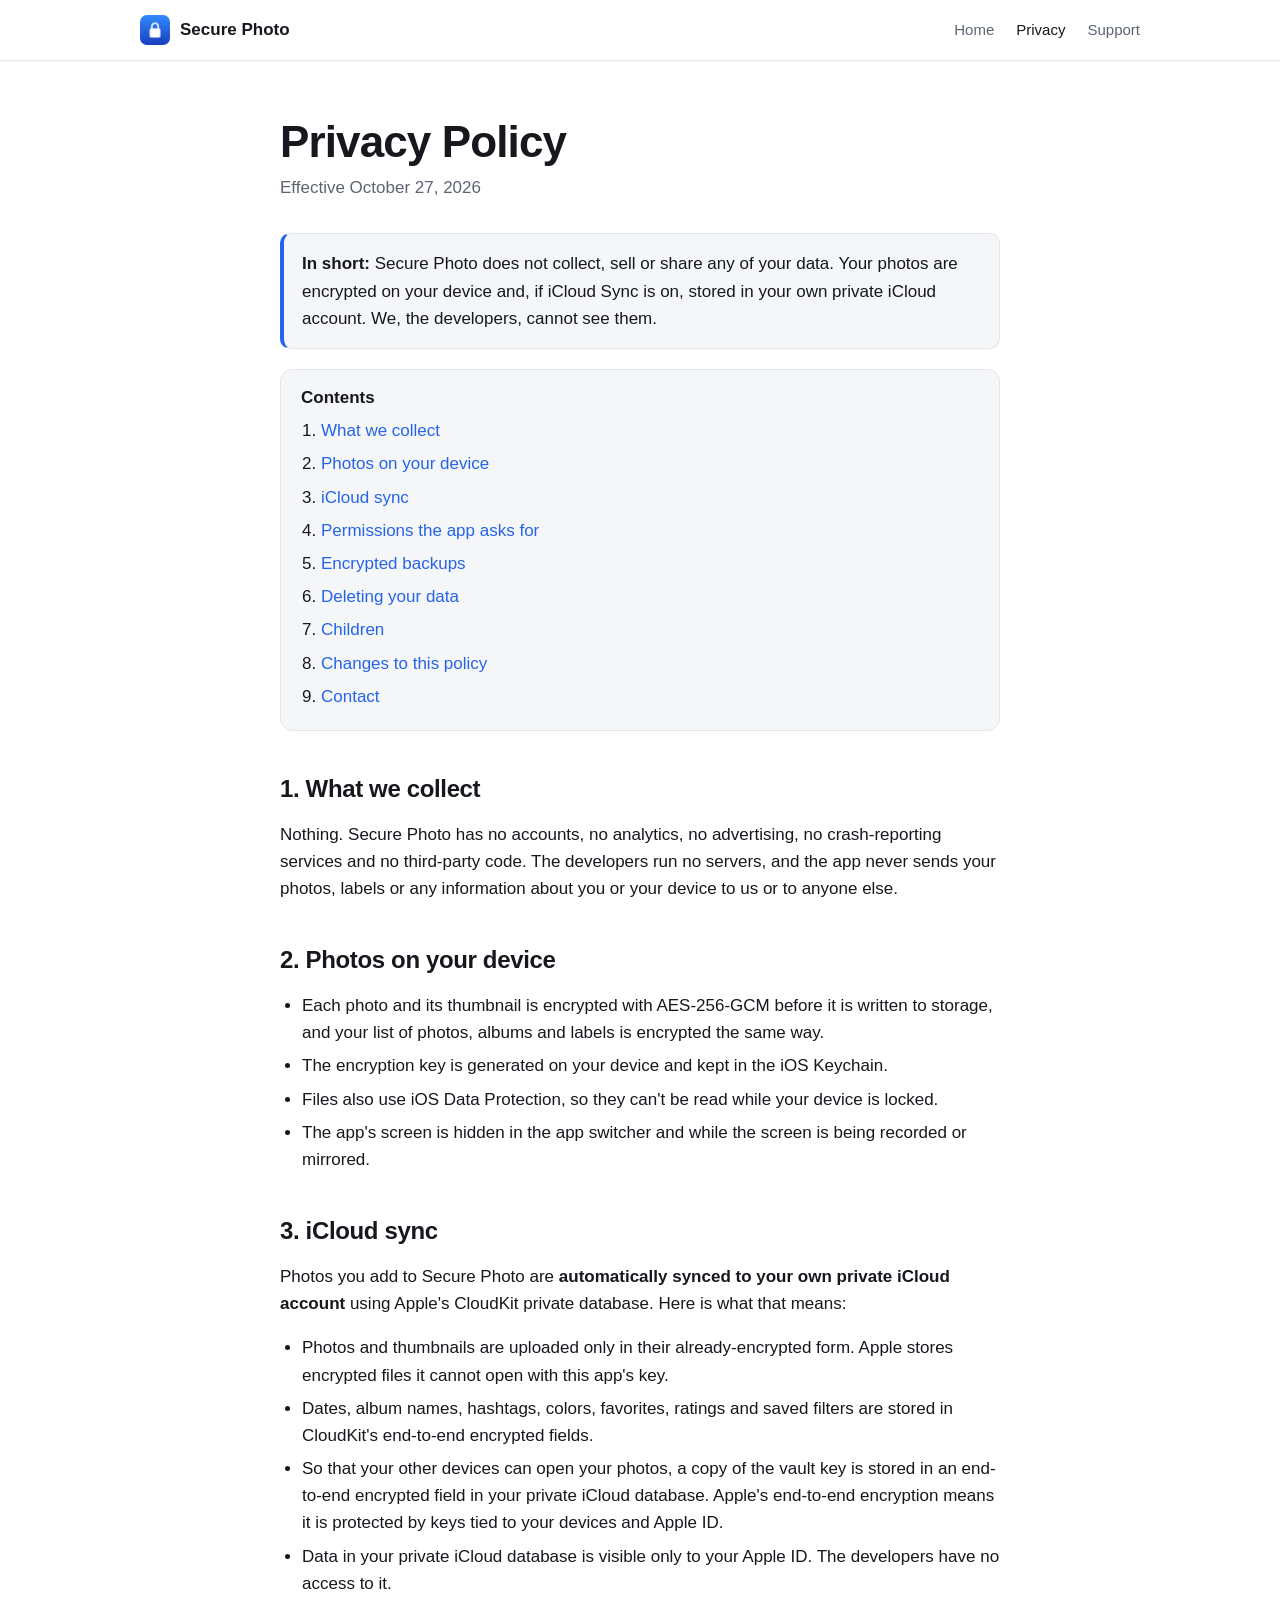
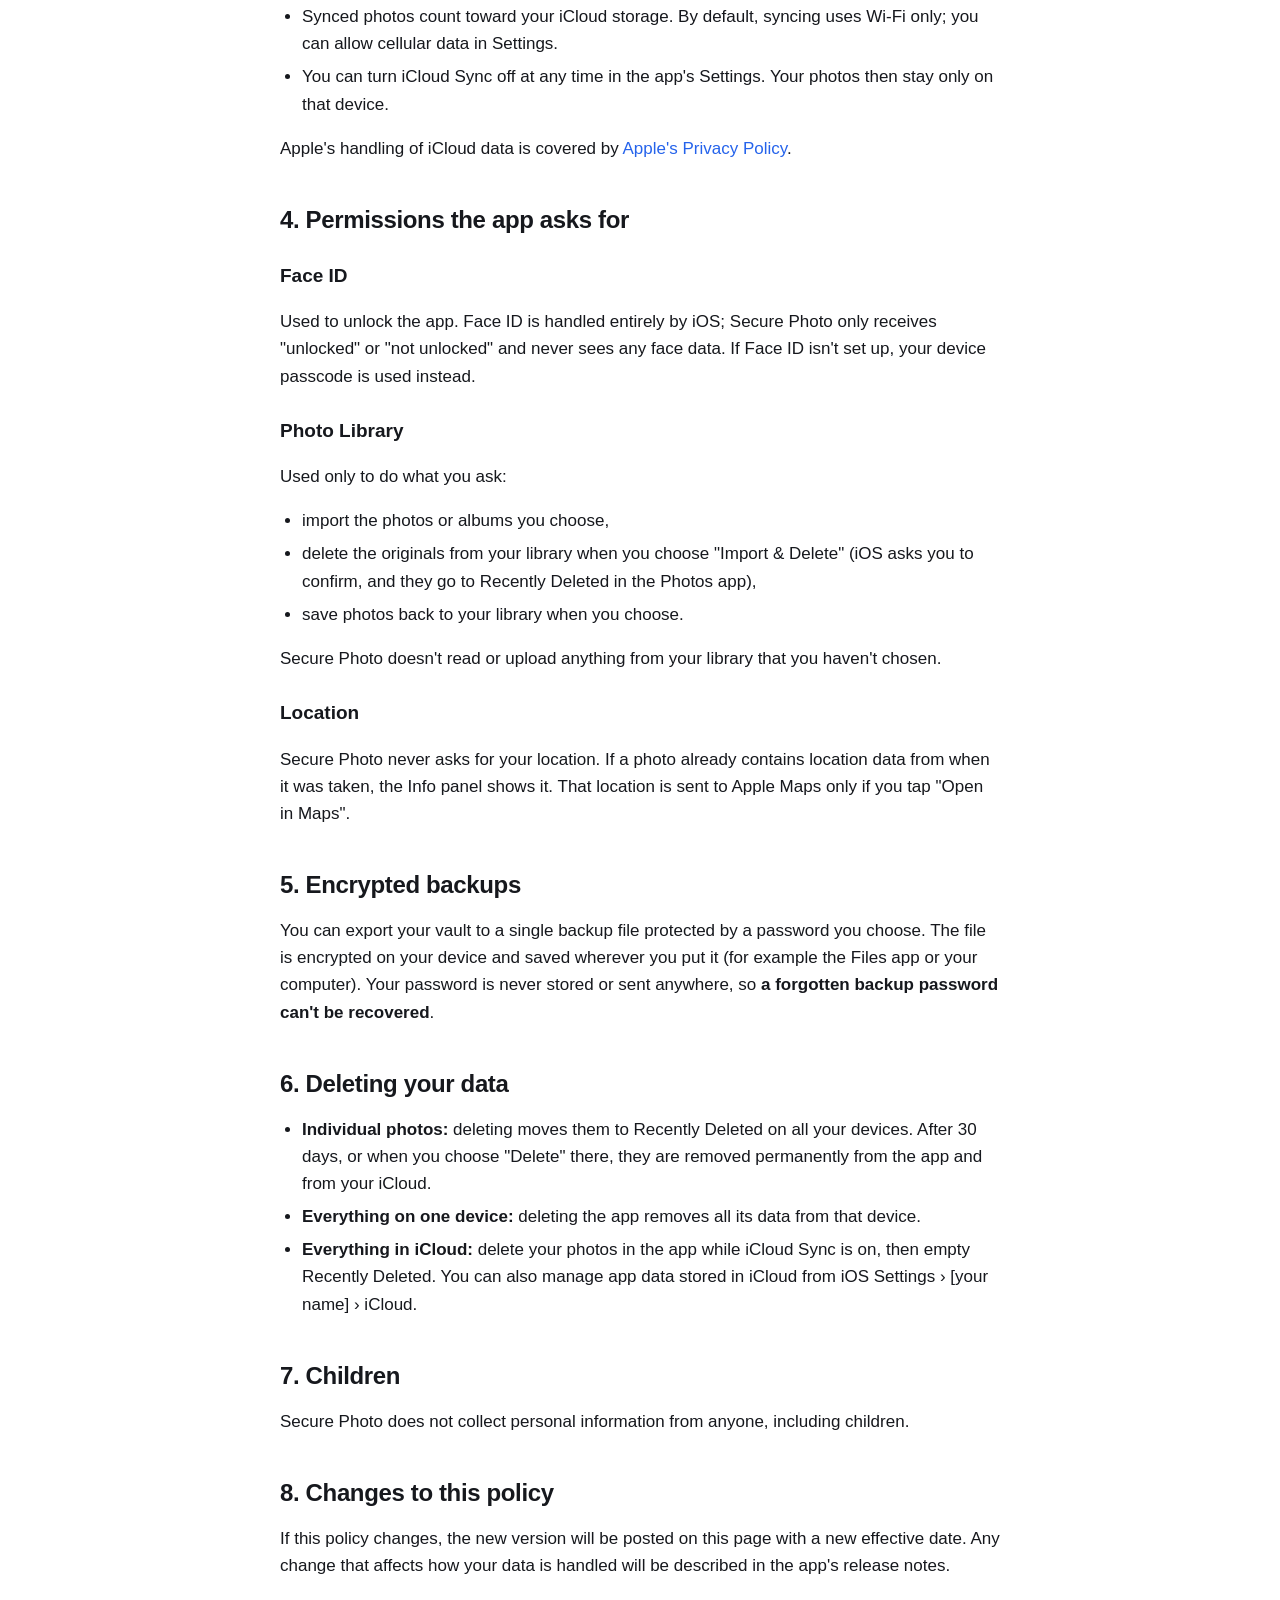
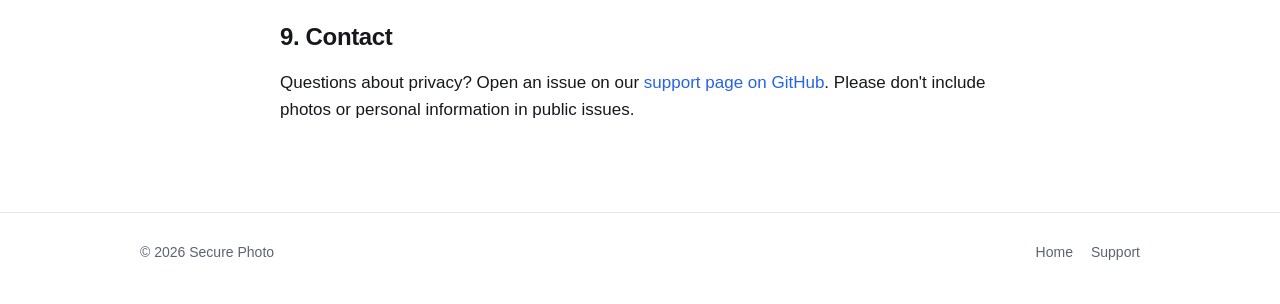
==== privacy.html @ 42591ebe "Add Secure Photo website: home, privacy policy, support Co-Authored-By: Claude Opus 5.5 <noreply@ant" ====
<!doctype html>
<html lang="en">
<head>
  <meta charset="utf-8">
  <meta name="viewport" content="width=device-width, initial-scale=1">
  <title>Privacy Policy – Secure Photo</title>
  <meta name="description" content="How Secure Photo handles your photos and data: encrypted on your device, synced only to your own iCloud, never collected by us.">
  <link rel="icon" href="assets/favicon.png">
  <link rel="stylesheet" href="assets/style.css">
</head>
<body>
  <header class="site">
    <div class="wrap">
      <a class="brand" href="./"><img src="assets/icon.png" alt=""><span>Secure Photo</span></a>
      <nav class="links">
        <a href="./">Home</a>
        <a href="privacy.html" aria-current="page">Privacy</a>
        <a href="support.html">Support</a>
      </nav>
    </div>
  </header>

  <main class="wrap narrow doc">
    <h1>Privacy Policy</h1>
    <p class="meta">Effective October 27, 2026</p>

    <div class="callout">
      <p><strong>In short:</strong> Secure Photo does not collect, sell or share any of your data. Your photos are encrypted on your device and, if iCloud Sync is on, stored in your own private iCloud account. We, the developers, cannot see them.</p>
    </div>

    <nav class="toc" aria-label="Contents">
      <strong>Contents</strong>
      <ol>
        <li><a href="#collect">What we collect</a></li>
        <li><a href="#device">Photos on your device</a></li>
        <li><a href="#icloud">iCloud sync</a></li>
        <li><a href="#permissions">Permissions the app asks for</a></li>
        <li><a href="#backup">Encrypted backups</a></li>
        <li><a href="#delete">Deleting your data</a></li>
        <li><a href="#children">Children</a></li>
        <li><a href="#changes">Changes to this policy</a></li>
        <li><a href="#contact">Contact</a></li>
      </ol>
    </nav>

    <h2 id="collect">1. What we collect</h2>
    <p>Nothing. Secure Photo has no accounts, no analytics, no advertising, no crash-reporting services and no third-party code. The developers run no servers, and the app never sends your photos, labels or any information about you or your device to us or to anyone else.</p>

    <h2 id="device">2. Photos on your device</h2>
    <ul>
      <li>Each photo and its thumbnail is encrypted with AES-256-GCM before it is written to storage, and your list of photos, albums and labels is encrypted the same way.</li>
      <li>The encryption key is generated on your device and kept in the iOS Keychain.</li>
      <li>Files also use iOS Data Protection, so they can't be read while your device is locked.</li>
      <li>The app's screen is hidden in the app switcher and while the screen is being recorded or mirrored.</li>
    </ul>

    <h2 id="icloud">3. iCloud sync</h2>
    <p>Photos you add to Secure Photo are <strong>automatically synced to your own private iCloud account</strong> using Apple's CloudKit private database. Here is what that means:</p>
    <ul>
      <li>Photos and thumbnails are uploaded only in their already-encrypted form. Apple stores encrypted files it cannot open with this app's key.</li>
      <li>Dates, album names, hashtags, colors, favorites, ratings and saved filters are stored in CloudKit's end-to-end encrypted fields.</li>
      <li>So that your other devices can open your photos, a copy of the vault key is stored in an end-to-end encrypted field in your private iCloud database. Apple's end-to-end encryption means it is protected by keys tied to your devices and Apple ID.</li>
      <li>Data in your private iCloud database is visible only to your Apple ID. The developers have no access to it.</li>
      <li>Synced photos count toward your iCloud storage. By default, syncing uses Wi-Fi only; you can allow cellular data in Settings.</li>
      <li>You can turn iCloud Sync off at any time in the app's Settings. Your photos then stay only on that device.</li>
    </ul>
    <p>Apple's handling of iCloud data is covered by <a href="https://www.apple.com/legal/privacy/" rel="noopener">Apple's Privacy Policy</a>.</p>

    <h2 id="permissions">4. Permissions the app asks for</h2>
    <h3>Face ID</h3>
    <p>Used to unlock the app. Face ID is handled entirely by iOS; Secure Photo only receives "unlocked" or "not unlocked" and never sees any face data. If Face ID isn't set up, your device passcode is used instead.</p>
    <h3>Photo Library</h3>
    <p>Used only to do what you ask:</p>
    <ul>
      <li>import the photos or albums you choose,</li>
      <li>delete the originals from your library when you choose "Import &amp; Delete" (iOS asks you to confirm, and they go to Recently Deleted in the Photos app),</li>
      <li>save photos back to your library when you choose.</li>
    </ul>
    <p>Secure Photo doesn't read or upload anything from your library that you haven't chosen.</p>
    <h3>Location</h3>
    <p>Secure Photo never asks for your location. If a photo already contains location data from when it was taken, the Info panel shows it. That location is sent to Apple Maps only if you tap "Open in Maps".</p>

    <h2 id="backup">5. Encrypted backups</h2>
    <p>You can export your vault to a single backup file protected by a password you choose. The file is encrypted on your device and saved wherever you put it (for example the Files app or your computer). Your password is never stored or sent anywhere, so <strong>a forgotten backup password can't be recovered</strong>.</p>

    <h2 id="delete">6. Deleting your data</h2>
    <ul>
      <li><strong>Individual photos:</strong> deleting moves them to Recently Deleted on all your devices. After 30 days, or when you choose "Delete" there, they are removed permanently from the app and from your iCloud.</li>
      <li><strong>Everything on one device:</strong> deleting the app removes all its data from that device.</li>
      <li><strong>Everything in iCloud:</strong> delete your photos in the app while iCloud Sync is on, then empty Recently Deleted. You can also manage app data stored in iCloud from iOS Settings › [your name] › iCloud.</li>
    </ul>

    <h2 id="children">7. Children</h2>
    <p>Secure Photo does not collect personal information from anyone, including children.</p>

    <h2 id="changes">8. Changes to this policy</h2>
    <p>If this policy changes, the new version will be posted on this page with a new effective date. Any change that affects how your data is handled will be described in the app's release notes.</p>

    <h2 id="contact">9. Contact</h2>
    <p>Questions about privacy? Open an issue on our <a href="https://github.com/giridharmb/SecurePhoto-Docs/issues" rel="noopener">support page on GitHub</a>. Please don't include photos or personal information in public issues.</p>
  </main>

  <footer class="site">
    <div class="wrap">
      <span>© 2026 Secure Photo</span>
      <nav><a href="./">Home</a><a href="support.html">Support</a></nav>
    </div>
  </footer>
</body>
</html>
---- assets/style.css ----
:root {
  --bg: #ffffff;
  --bg-soft: #f5f6f8;
  --text: #16181d;
  --muted: #5d6470;
  --border: #e3e6eb;
  --accent: #2563eb;
  --accent-2: #1e40af;
  --card: #ffffff;
  --shadow: 0 1px 2px rgba(16, 24, 40, .05), 0 8px 24px rgba(16, 24, 40, .06);
}
@media (prefers-color-scheme: dark) {
  :root {
    --bg: #0e1015;
    --bg-soft: #161920;
    --text: #eceef2;
    --muted: #9aa2b1;
    --border: #262a33;
    --accent: #6ea0ff;
    --accent-2: #9dbcff;
    --card: #161920;
    --shadow: none;
  }
}

* { box-sizing: border-box; }
html { -webkit-text-size-adjust: 100%; }
body {
  margin: 0;
  background: var(--bg);
  color: var(--text);
  font: 17px/1.6 -apple-system, BlinkMacSystemFont, "SF Pro Text", "Segoe UI", Roboto, Helvetica, Arial, sans-serif;
}
a { color: var(--accent); text-decoration: none; }
a:hover { text-decoration: underline; }
img { max-width: 100%; }

.wrap { max-width: 1040px; margin: 0 auto; padding: 0 20px; }
.narrow { max-width: 760px; }

/* Header */
header.site {
  position: sticky; top: 0; z-index: 10;
  background: color-mix(in srgb, var(--bg) 85%, transparent);
  backdrop-filter: saturate(180%) blur(16px);
  -webkit-backdrop-filter: saturate(180%) blur(16px);
  border-bottom: 1px solid var(--border);
}
header.site .wrap { display: flex; align-items: center; justify-content: space-between; height: 60px; gap: 16px; }
.brand { display: flex; align-items: center; gap: 10px; color: var(--text); font-weight: 650; }
.brand:hover { text-decoration: none; }
.brand img { width: 30px; height: 30px; border-radius: 7px; }
nav.links { display: flex; gap: 22px; font-size: 15px; }
nav.links a { color: var(--muted); }
nav.links a[aria-current="page"], nav.links a:hover { color: var(--text); text-decoration: none; }

/* Hero */
.hero { text-align: center; padding-top: 84px; padding-bottom: 64px; }
.hero img.icon { width: 112px; height: 112px; border-radius: 25px; box-shadow: 0 12px 40px rgba(37, 99, 235, .28); }
.hero h1 { font-size: clamp(36px, 6vw, 56px); line-height: 1.08; letter-spacing: -.02em; margin: 28px 0 14px; }
.hero p.lead { font-size: clamp(18px, 2.4vw, 21px); color: var(--muted); max-width: 640px; margin: 0 auto; }
.badges { display: flex; flex-wrap: wrap; justify-content: center; gap: 8px; margin-top: 26px; }
.badge {
  font-size: 13px; font-weight: 600; color: var(--muted);
  border: 1px solid var(--border); border-radius: 999px; padding: 5px 12px; background: var(--bg-soft);
}

/* Sections */
section { padding: 56px 0; }
section.soft { background: var(--bg-soft); border-top: 1px solid var(--border); border-bottom: 1px solid var(--border); }
h2 { font-size: clamp(26px, 4vw, 34px); letter-spacing: -.015em; line-height: 1.2; margin: 0 0 10px; }
h3 { font-size: 19px; margin: 0 0 6px; }
.sub { color: var(--muted); margin: 0 0 32px; }

.grid { display: grid; gap: 16px; grid-template-columns: repeat(auto-fill, minmax(280px, 1fr)); }
.card {
  background: var(--card); border: 1px solid var(--border); border-radius: 16px;
  padding: 22px; box-shadow: var(--shadow);
}
.card .emoji { font-size: 26px; line-height: 1; display: block; margin-bottom: 12px; }
.card p { margin: 0; color: var(--muted); font-size: 15.5px; }

/* Privacy summary */
.checks { list-style: none; padding: 0; margin: 0; display: grid; gap: 12px; grid-template-columns: repeat(auto-fill, minmax(300px, 1fr)); }
.checks li { display: flex; gap: 12px; align-items: flex-start; }
.checks li::before {
  content: "✓"; flex: none; width: 24px; height: 24px; border-radius: 50%;
  display: grid; place-items: center; font-size: 13px; font-weight: 700;
  color: #fff; background: #16a34a; margin-top: 2px;
}

/* Long-form documents */
.doc { padding-top: 56px; padding-bottom: 72px; }
.doc h1 { font-size: clamp(32px, 5vw, 44px); letter-spacing: -.02em; line-height: 1.12; margin: 0 0 8px; }
.doc .meta { color: var(--muted); margin: 0 0 32px; }
.doc h2 { font-size: 24px; margin: 44px 0 10px; }
.doc h3 { margin-top: 26px; }
.doc p, .doc li { color: var(--text); }
.doc ul { padding-left: 22px; }
.doc li { margin: 6px 0; }
.callout {
  border: 1px solid var(--border); border-left: 4px solid var(--accent);
  background: var(--bg-soft); border-radius: 10px; padding: 16px 18px; margin: 20px 0;
}
.callout p { margin: 0; }
.toc { border: 1px solid var(--border); border-radius: 12px; padding: 14px 20px; background: var(--bg-soft); }
.toc ol { margin: 6px 0; padding-left: 20px; }

details { border: 1px solid var(--border); border-radius: 12px; padding: 0 18px; margin: 10px 0; background: var(--card); }
details[open] { padding-bottom: 12px; }
summary { cursor: pointer; font-weight: 600; padding: 14px 0; list-style: none; }
summary::-webkit-details-marker { display: none; }
summary::after { content: "+"; float: right; color: var(--muted); font-weight: 400; }
details[open] summary::after { content: "–"; }
details p, details ol, details ul { margin-top: 0; color: var(--muted); }

kbd {
  font: 600 13px/1 ui-monospace, SFMono-Regular, Menlo, monospace;
  border: 1px solid var(--border); border-bottom-width: 2px; border-radius: 6px;
  padding: 2px 6px; background: var(--bg-soft);
}

.button {
  display: inline-block; background: var(--accent); color: #fff; font-weight: 600;
  padding: 12px 22px; border-radius: 999px;
}
.button:hover { background: var(--accent-2); text-decoration: none; }

/* Footer */
footer.site { border-top: 1px solid var(--border); padding: 28px 0 40px; color: var(--muted); font-size: 14px; }
footer.site .wrap { display: flex; flex-wrap: wrap; gap: 12px 24px; justify-content: space-between; }
footer.site nav { display: flex; gap: 18px; }
footer.site a { color: var(--muted); }

@media (max-width: 600px) {
  nav.links { gap: 14px; font-size: 14px; }
  .brand span { display: none; }
  .hero { padding-top: 56px; padding-bottom: 44px; }
}
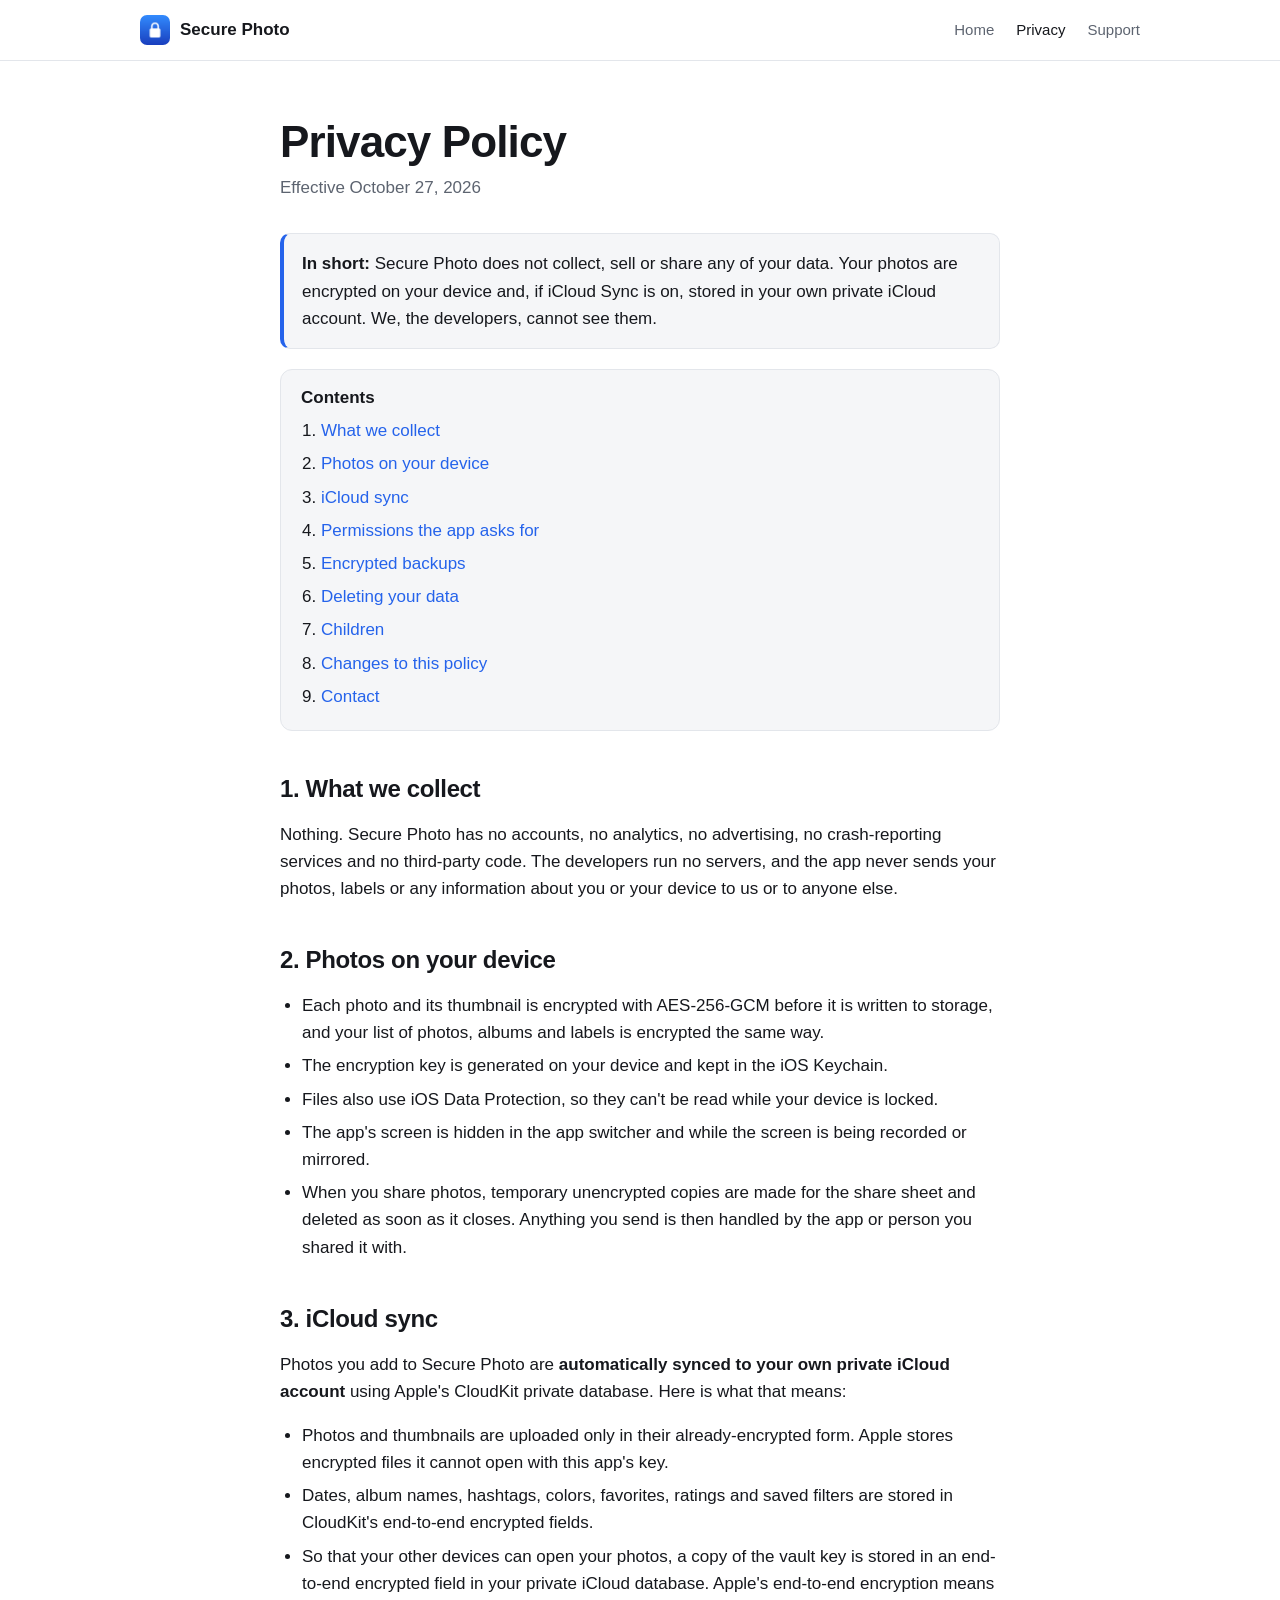
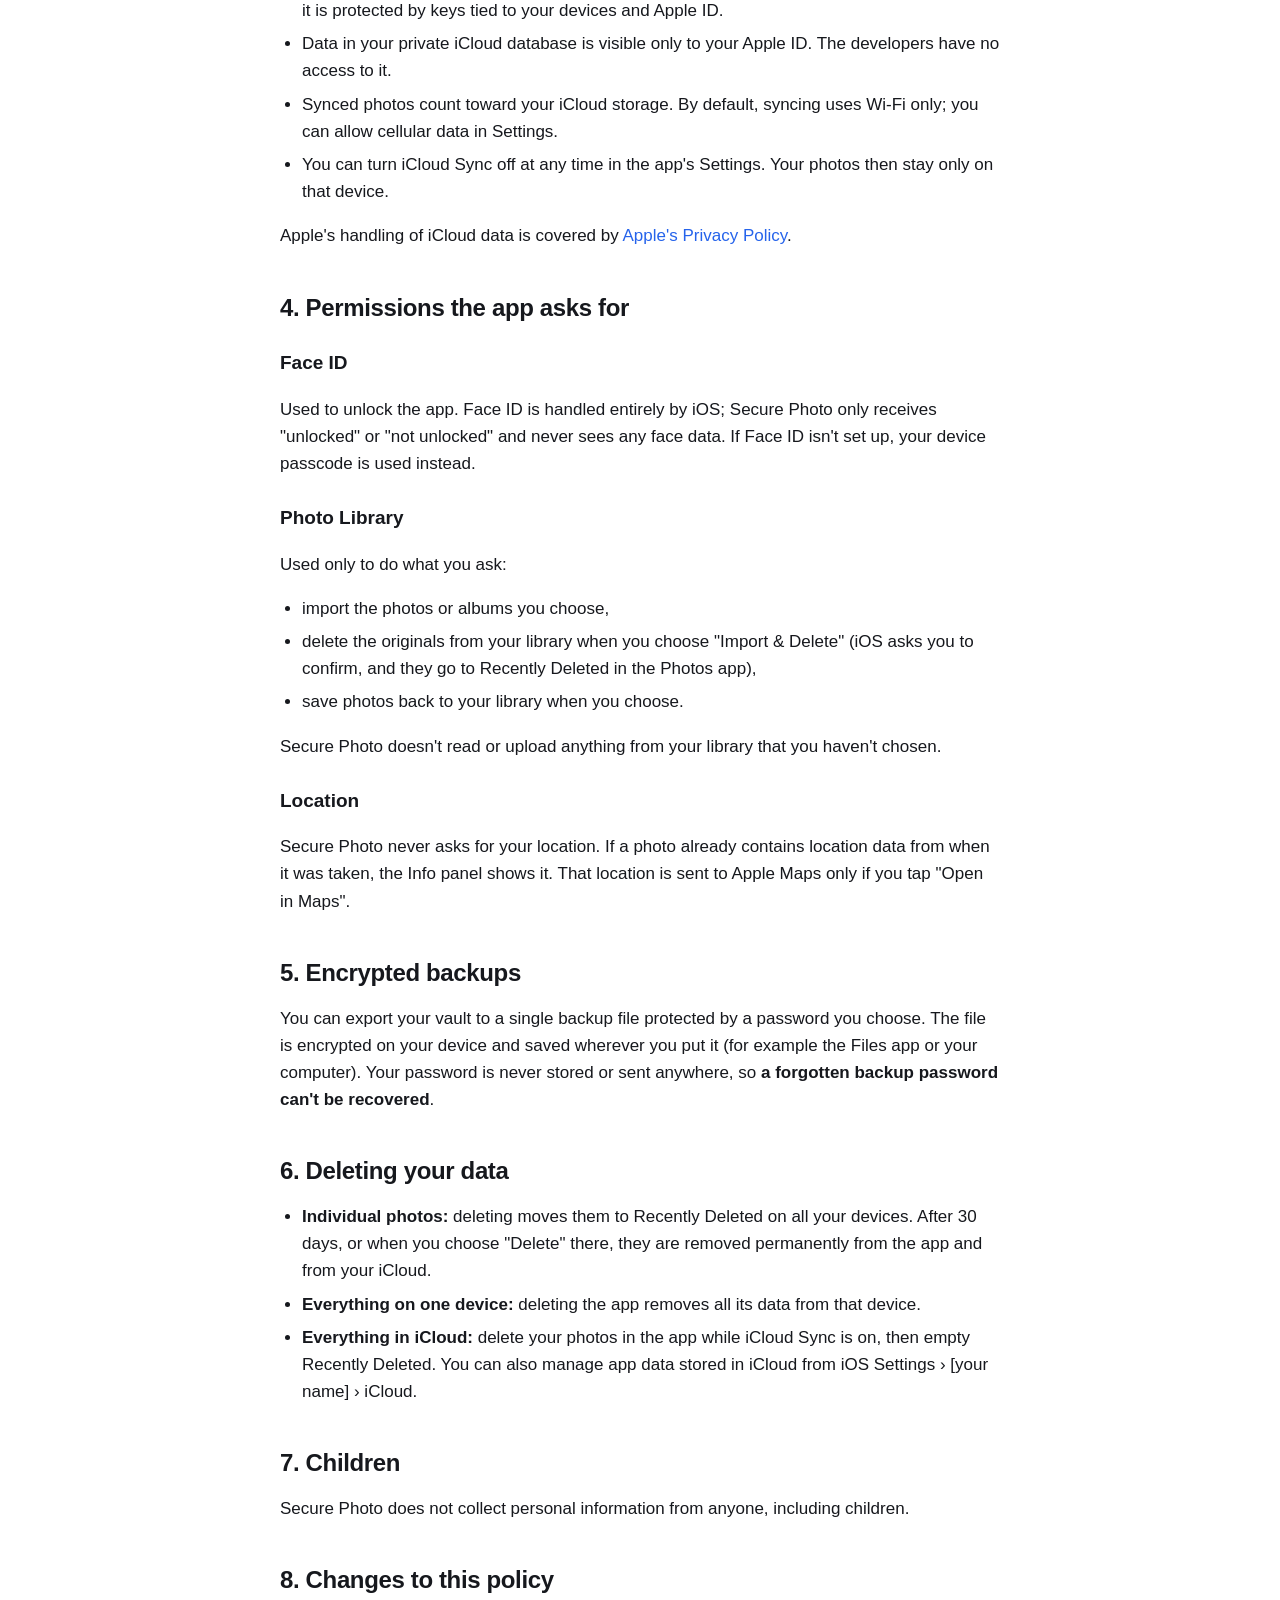
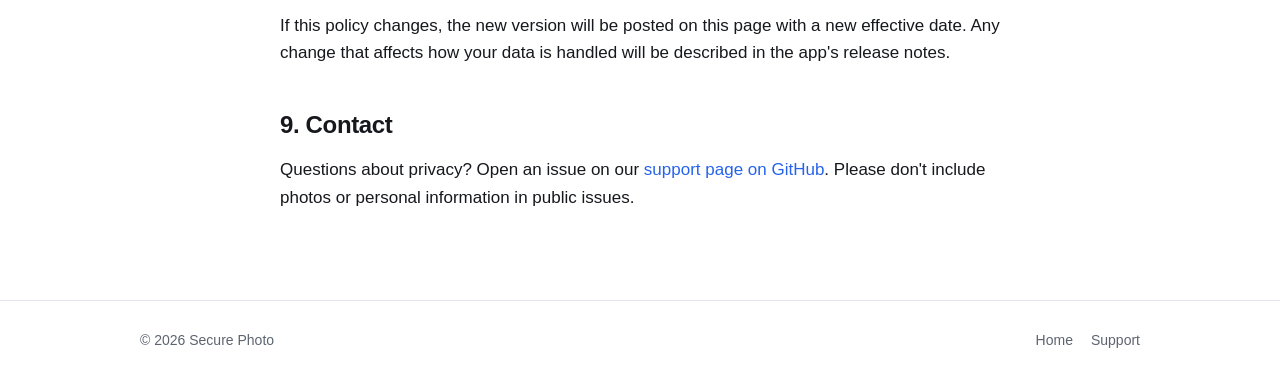
==== commit b6733e5e: "Document bulk actions, hashtag rename and temporary share copies Co-Authored-By: Claude Opus 5.5 <no" ====
--- a/privacy.html
+++ b/privacy.html
@@ -52,6 +52,7 @@
       <li>The encryption key is generated on your device and kept in the iOS Keychain.</li>
       <li>Files also use iOS Data Protection, so they can't be read while your device is locked.</li>
       <li>The app's screen is hidden in the app switcher and while the screen is being recorded or mirrored.</li>
+      <li>When you share photos, temporary unencrypted copies are made for the share sheet and deleted as soon as it closes. Anything you send is then handled by the app or person you shared it with.</li>
     </ul>
 
     <h2 id="icloud">3. iCloud sync</h2>
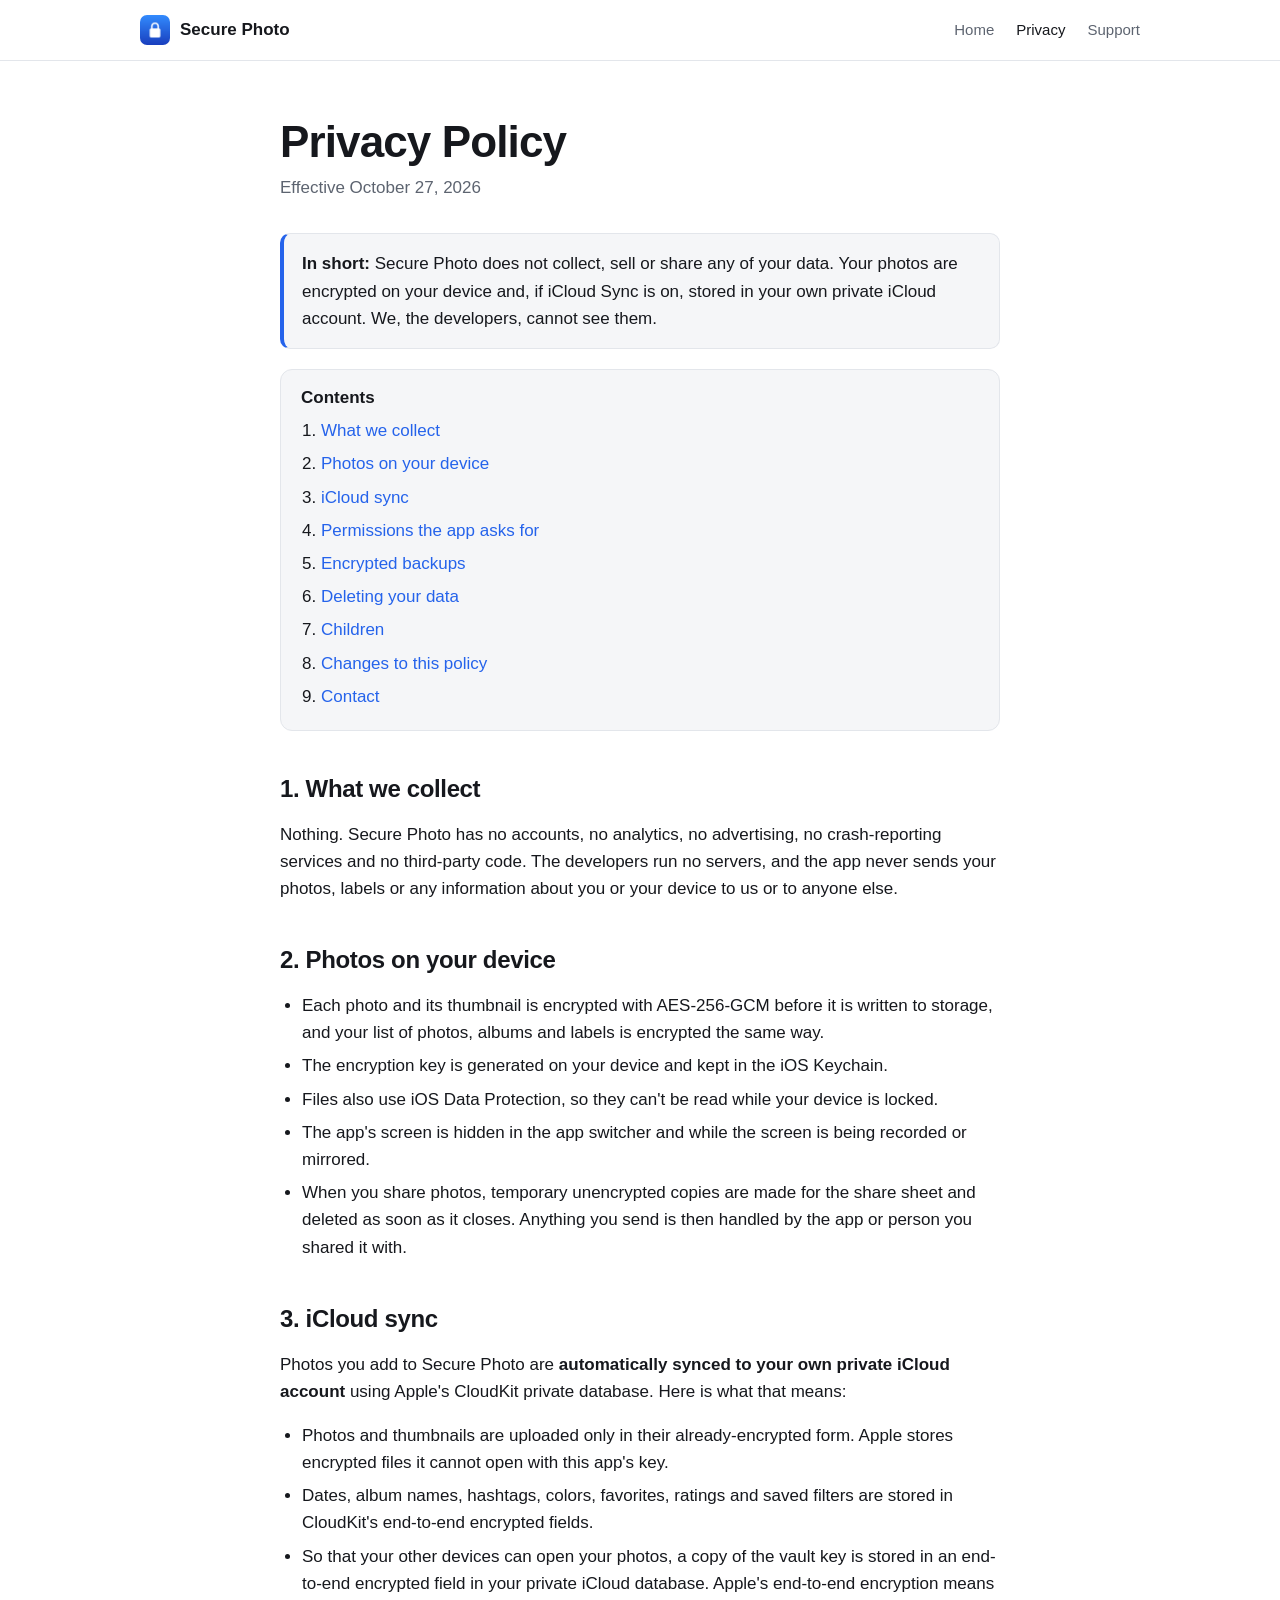
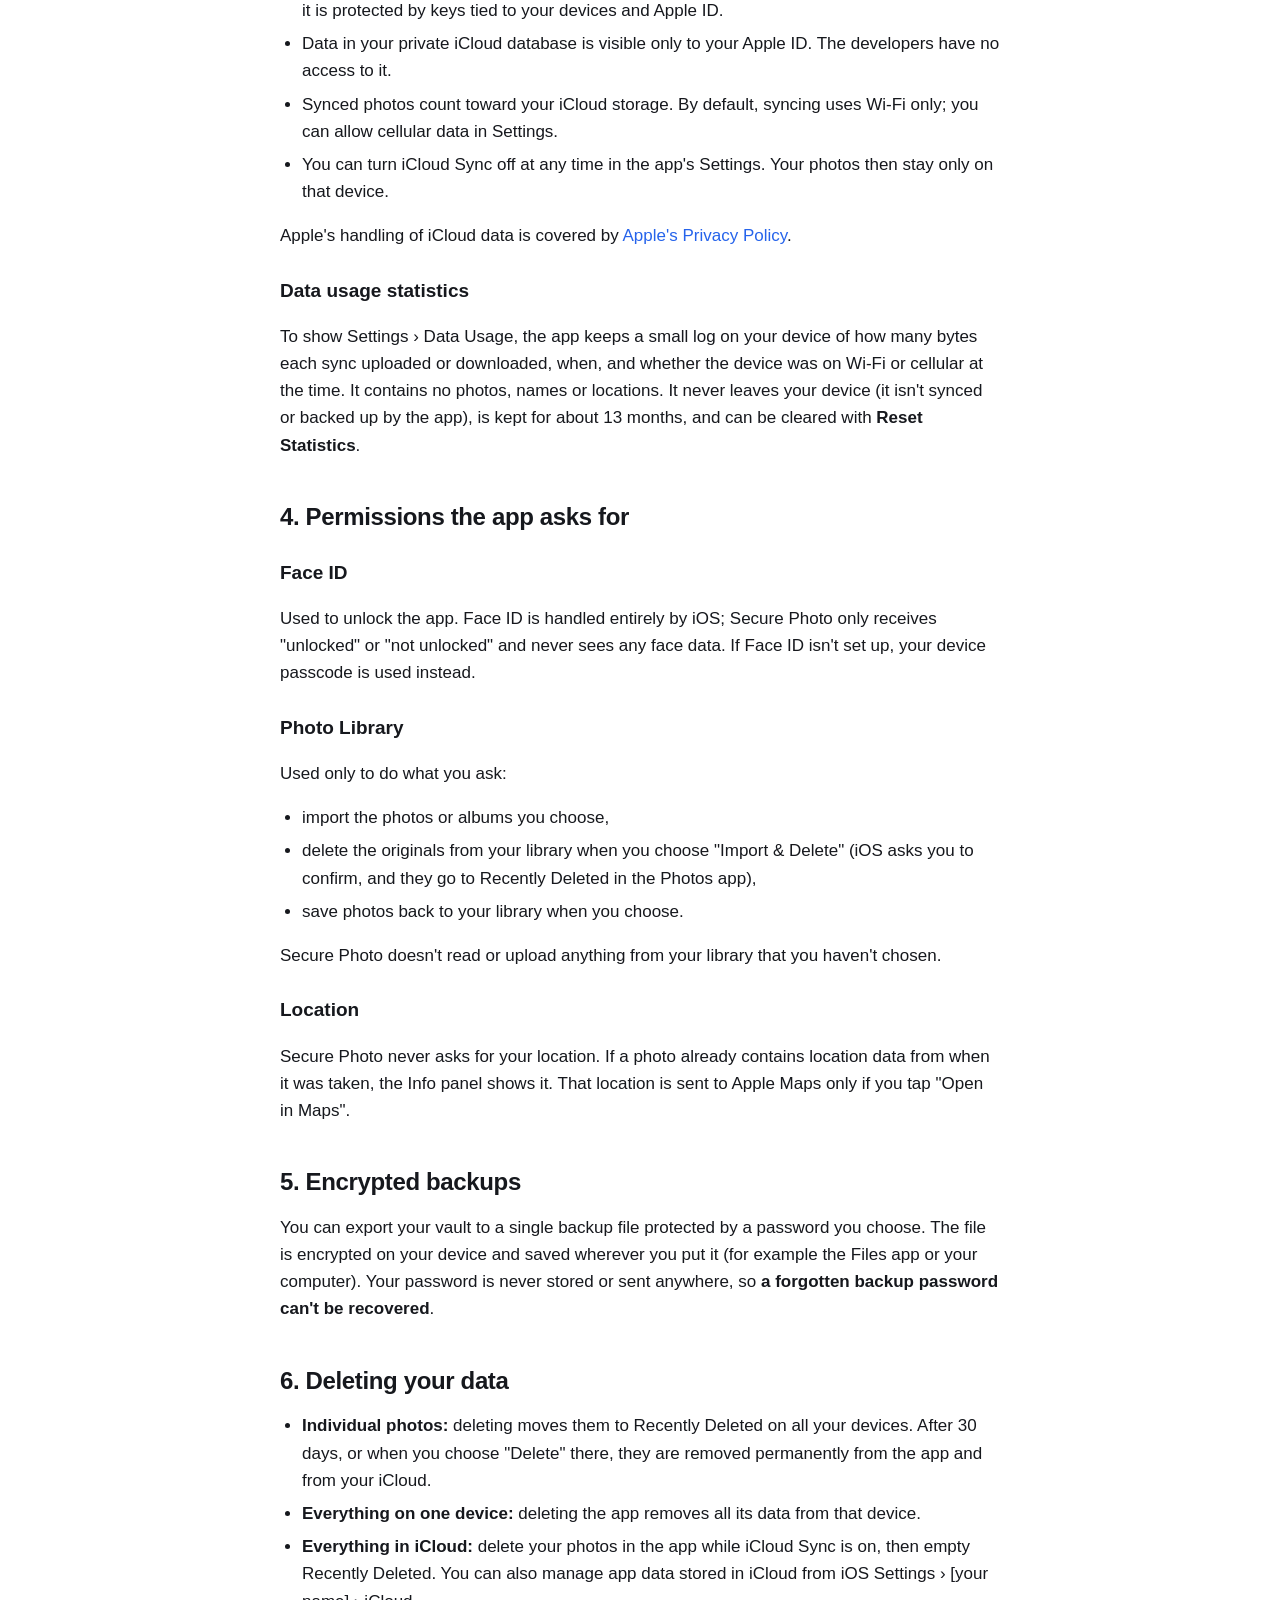
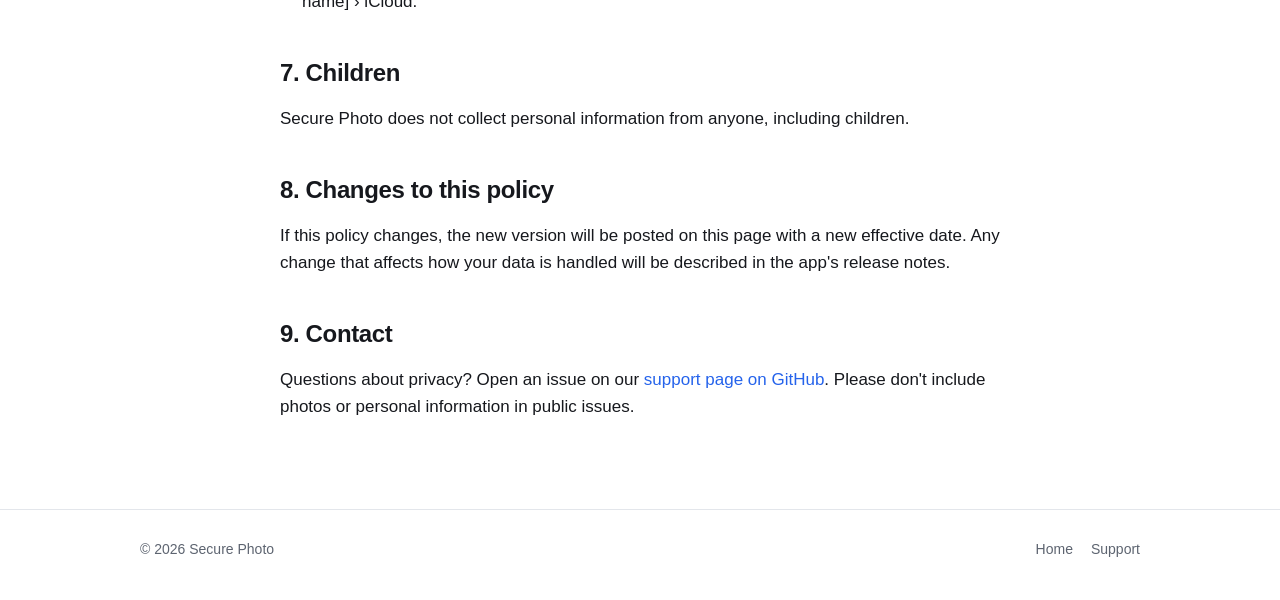
==== commit 41693ea3: "Document Data Usage statistics Co-Authored-By: Claude Opus 5.5 <noreply@anthropic.com>" ====
--- a/privacy.html
+++ b/privacy.html
@@ -67,6 +67,9 @@
     </ul>
     <p>Apple's handling of iCloud data is covered by <a href="https://www.apple.com/legal/privacy/" rel="noopener">Apple's Privacy Policy</a>.</p>
 
+    <h3>Data usage statistics</h3>
+    <p>To show Settings › Data Usage, the app keeps a small log on your device of how many bytes each sync uploaded or downloaded, when, and whether the device was on Wi-Fi or cellular at the time. It contains no photos, names or locations. It never leaves your device (it isn't synced or backed up by the app), is kept for about 13 months, and can be cleared with <strong>Reset Statistics</strong>.</p>
+
     <h2 id="permissions">4. Permissions the app asks for</h2>
     <h3>Face ID</h3>
     <p>Used to unlock the app. Face ID is handled entirely by iOS; Secure Photo only receives "unlocked" or "not unlocked" and never sees any face data. If Face ID isn't set up, your device passcode is used instead.</p>
